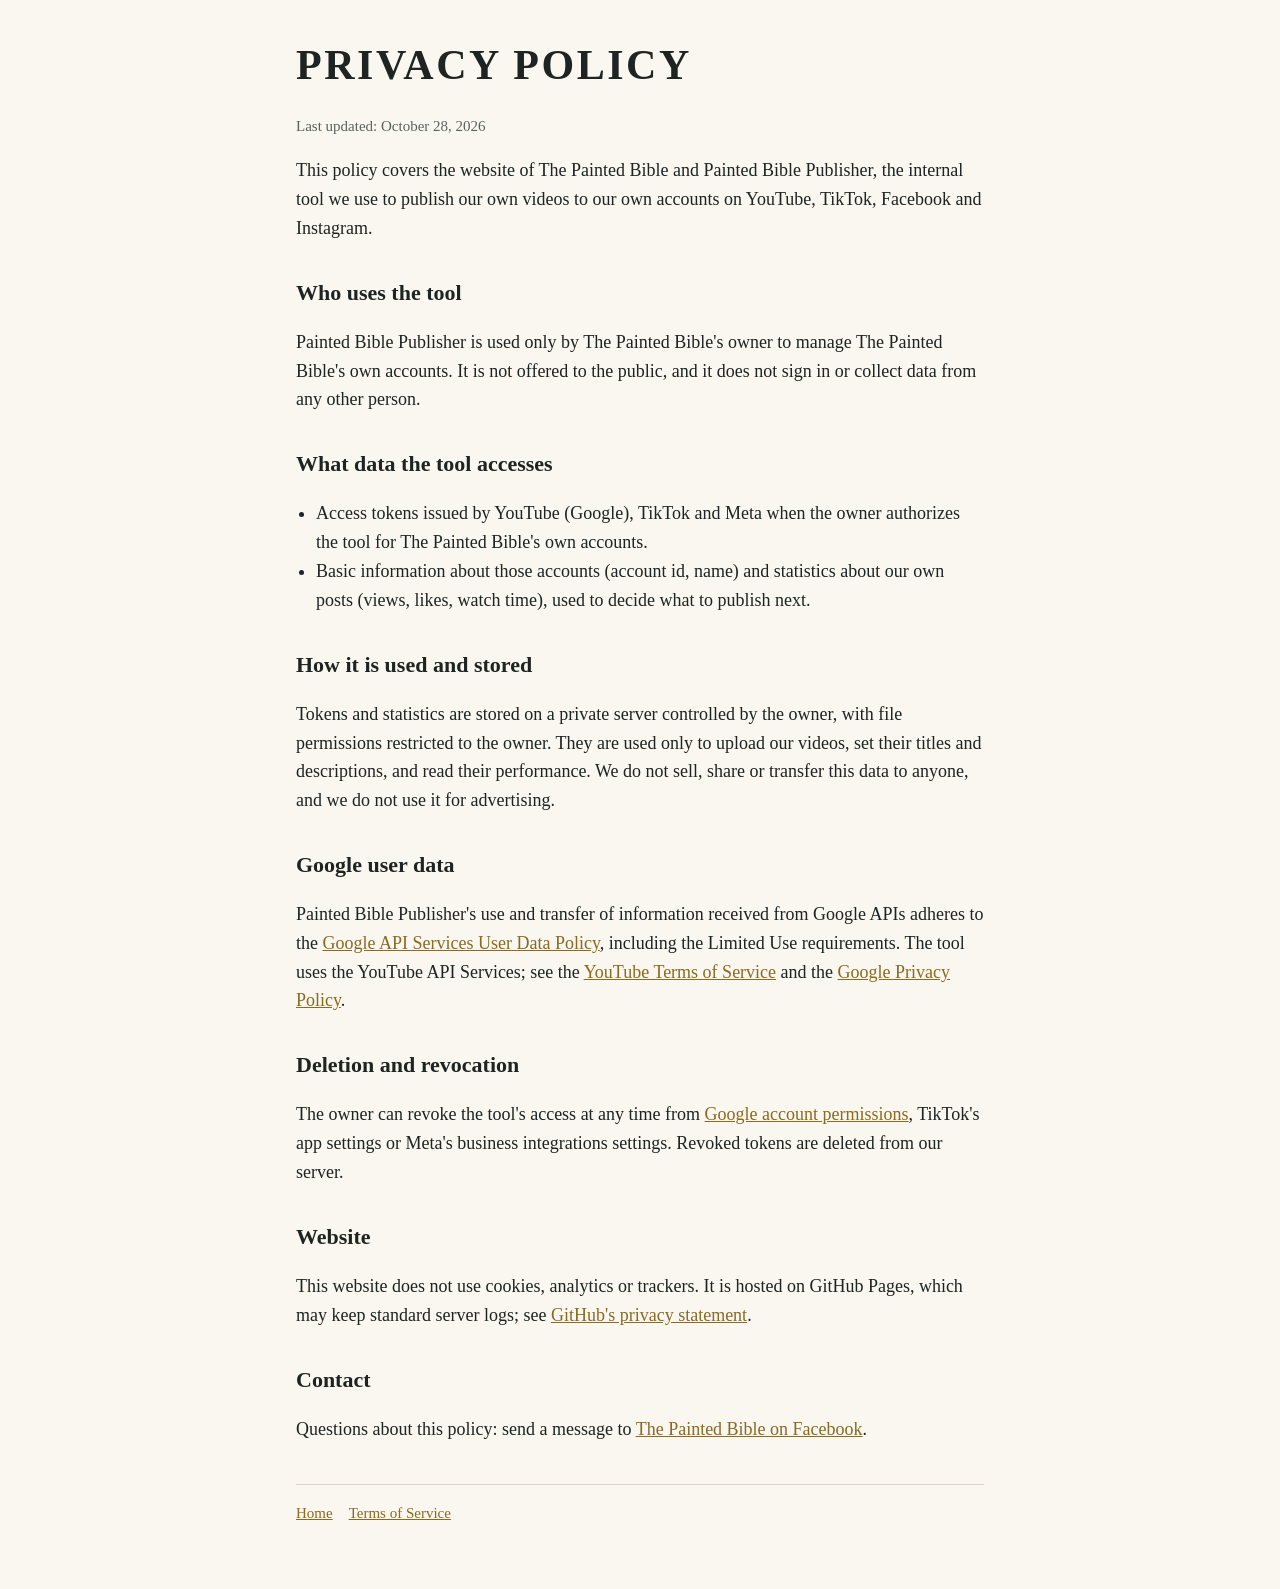
==== privacy.html @ 8a6629ea "The Painted Bible site: home, privacy policy, terms" ====
<!doctype html>
<html lang="en">
<head>
<meta charset="utf-8">
<meta name="viewport" content="width=device-width, initial-scale=1">
<title>Privacy Policy · The Painted Bible</title>
<link rel="stylesheet" href="style.css">
</head>
<body>
<main>
  <h1>Privacy Policy</h1>
  <p class="muted">Last updated: October 28, 2026</p>
  <p>This policy covers the website of The Painted Bible and Painted Bible Publisher, the internal tool we use to publish our own videos to our own accounts on YouTube, TikTok, Facebook and Instagram.</p>
  <h2>Who uses the tool</h2>
  <p>Painted Bible Publisher is used only by The Painted Bible's owner to manage The Painted Bible's own accounts. It is not offered to the public, and it does not sign in or collect data from any other person.</p>
  <h2>What data the tool accesses</h2>
  <ul>
    <li>Access tokens issued by YouTube (Google), TikTok and Meta when the owner authorizes the tool for The Painted Bible's own accounts.</li>
    <li>Basic information about those accounts (account id, name) and statistics about our own posts (views, likes, watch time), used to decide what to publish next.</li>
  </ul>
  <h2>How it is used and stored</h2>
  <p>Tokens and statistics are stored on a private server controlled by the owner, with file permissions restricted to the owner. They are used only to upload our videos, set their titles and descriptions, and read their performance. We do not sell, share or transfer this data to anyone, and we do not use it for advertising.</p>
  <h2>Google user data</h2>
  <p>Painted Bible Publisher's use and transfer of information received from Google APIs adheres to the <a href="https://developers.google.com/terms/api-services-user-data-policy">Google API Services User Data Policy</a>, including the Limited Use requirements. The tool uses the YouTube API Services; see the <a href="https://www.youtube.com/t/terms">YouTube Terms of Service</a> and the <a href="https://policies.google.com/privacy">Google Privacy Policy</a>.</p>
  <h2>Deletion and revocation</h2>
  <p>The owner can revoke the tool's access at any time from <a href="https://myaccount.google.com/permissions">Google account permissions</a>, TikTok's app settings or Meta's business integrations settings. Revoked tokens are deleted from our server.</p>
  <h2>Website</h2>
  <p>This website does not use cookies, analytics or trackers. It is hosted on GitHub Pages, which may keep standard server logs; see <a href="https://docs.github.com/en/site-policy/privacy-policies/github-general-privacy-statement">GitHub's privacy statement</a>.</p>
  <h2>Contact</h2>
  <p>Questions about this policy: send a message to <a href="https://www.facebook.com/1351289341409951">The Painted Bible on Facebook</a>.</p>
  <nav><a href="index.html">Home</a><a href="terms.html">Terms of Service</a></nav>
</main>
</body>
</html>
---- style.css ----
:root { --bg: #faf7f0; --ink: #1d2422; --muted: #5b625e; --gold: #8a6a1f; --rule: #ddd6c6; }
@media (prefers-color-scheme: dark) { :root { --bg: #171b1a; --ink: #ebe7dc; --muted: #a3a89f; --gold: #d2ab55; --rule: #333a37; } }
* { box-sizing: border-box; }
body { margin: 0; background: var(--bg); color: var(--ink); font: 18px/1.6 Georgia, "Times New Roman", serif; }
header img { display: block; width: 100%; height: auto; max-height: 340px; object-fit: cover; }
main { max-width: 720px; margin: 0 auto; padding: 32px 16px 64px; }
h1 { font-size: clamp(28px, 6vw, 42px); letter-spacing: .06em; text-transform: uppercase; margin: 0 0 8px; }
h2 { font-size: 22px; margin: 32px 0 8px; }
.lead { color: var(--gold); font-size: 20px; margin: 0 0 24px; }
a { color: var(--gold); }
nav { border-top: 1px solid var(--rule); margin-top: 40px; padding-top: 16px; font-size: 15px; color: var(--muted); }
nav a { margin-right: 16px; }
ul { padding-left: 20px; }
.muted { color: var(--muted); font-size: 15px; }
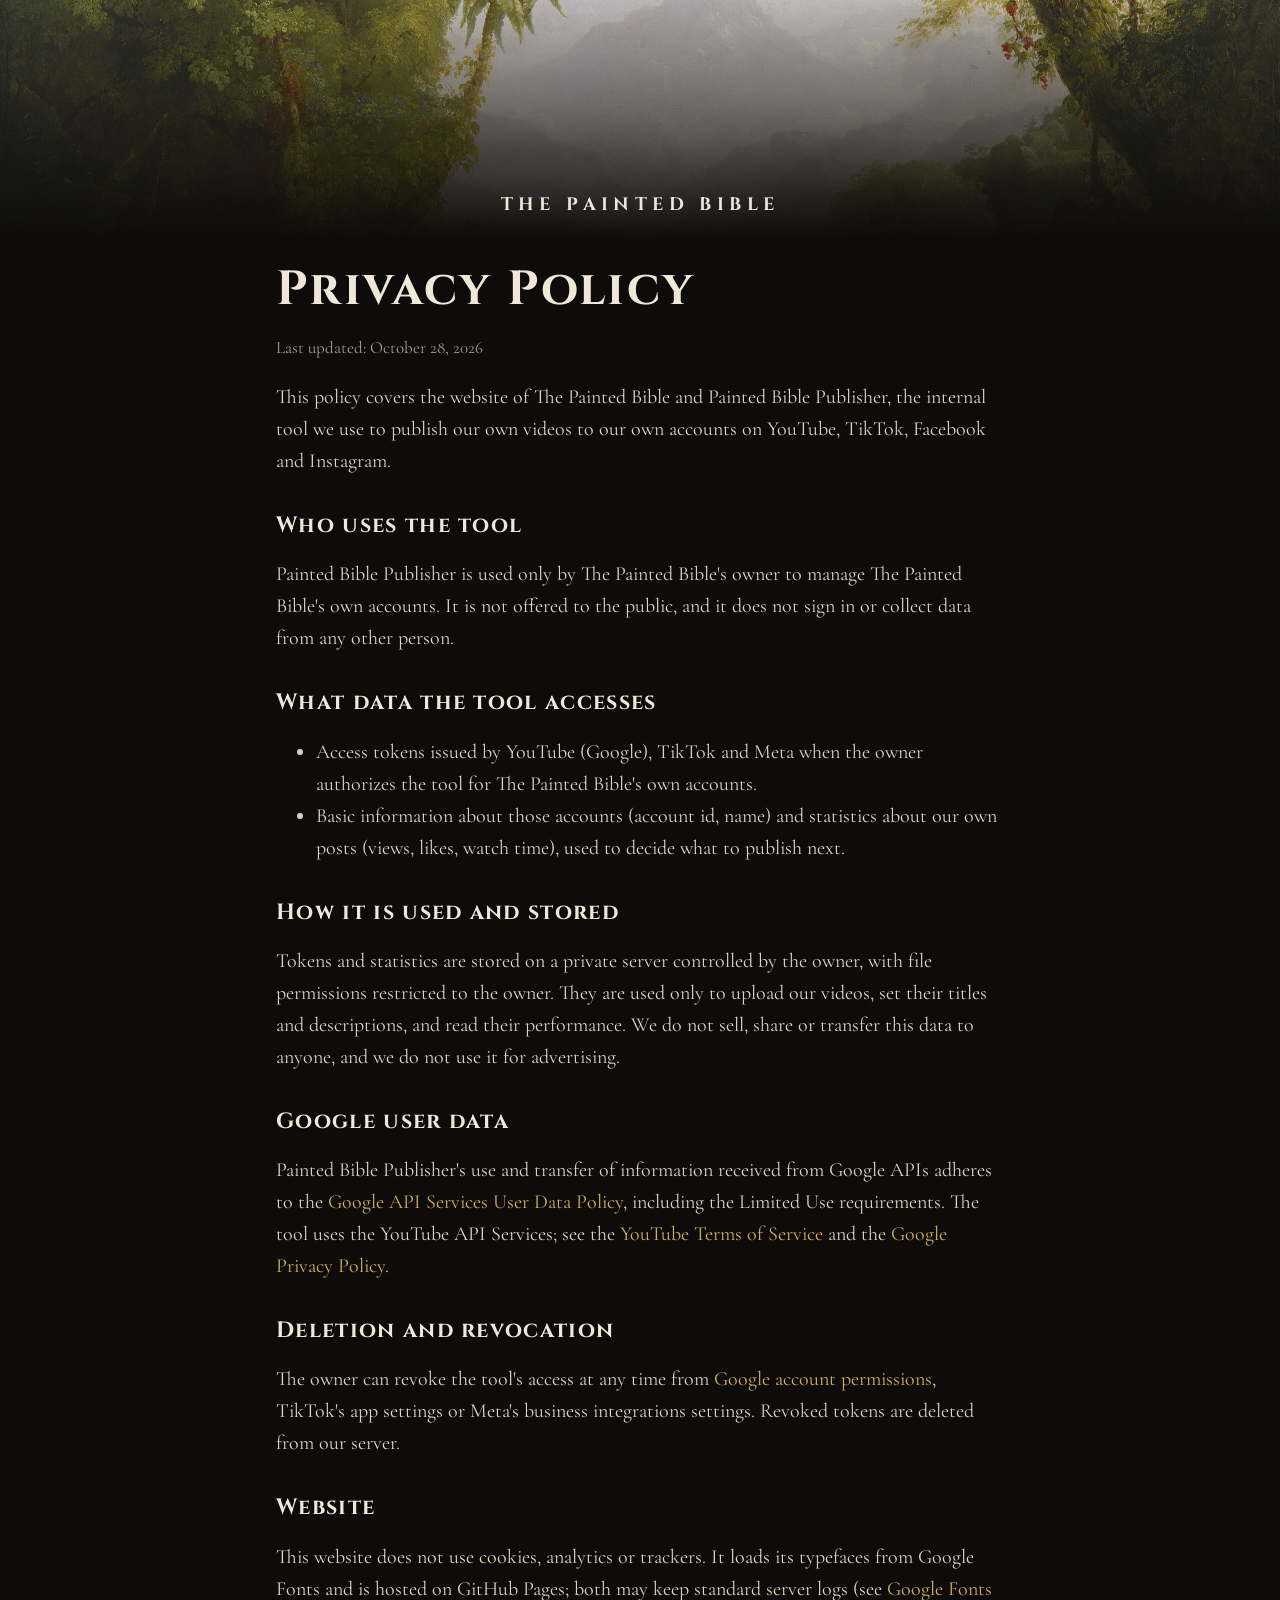
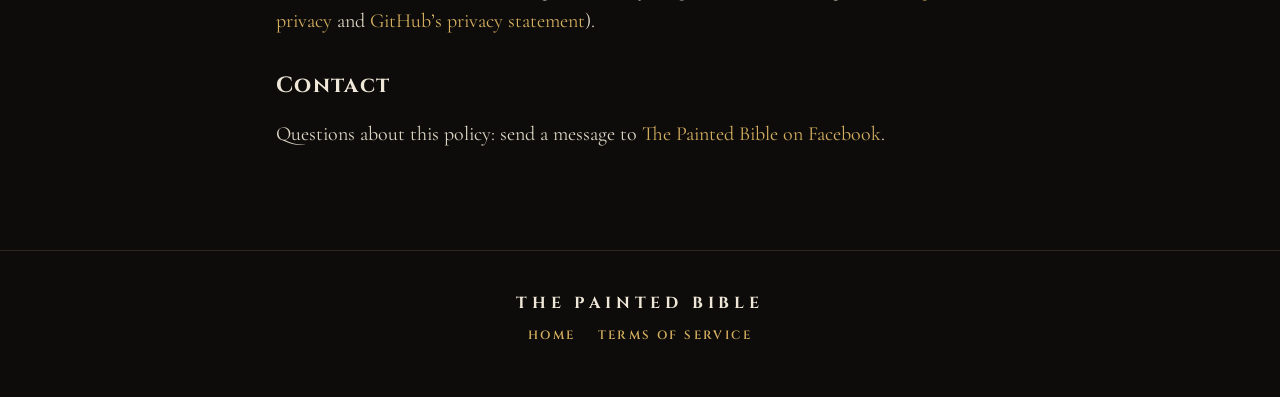
==== commit 218c1e9e: "Redesign: gallery of paintings, dark museum style" ====
--- a/privacy.html
+++ b/privacy.html
@@ -4,10 +4,14 @@
 <meta charset="utf-8">
 <meta name="viewport" content="width=device-width, initial-scale=1">
 <title>Privacy Policy · The Painted Bible</title>
+<link rel="preconnect" href="https://fonts.googleapis.com">
+<link rel="preconnect" href="https://fonts.gstatic.com" crossorigin>
+<link rel="stylesheet" href="https://fonts.googleapis.com/css2?family=Cinzel:wght@600;700&family=Cormorant+Garamond:ital,wght@0,400;0,600;1,400&display=swap">
 <link rel="stylesheet" href="style.css">
 </head>
 <body>
-<main>
+<div class="legal-top"><img src="hero.jpg" alt=""><a href="index.html">THE PAINTED BIBLE</a></div>
+<main class="legal">
   <h1>Privacy Policy</h1>
   <p class="muted">Last updated: October 28, 2026</p>
   <p>This policy covers the website of The Painted Bible and Painted Bible Publisher, the internal tool we use to publish our own videos to our own accounts on YouTube, TikTok, Facebook and Instagram.</p>
@@ -25,10 +29,10 @@
   <h2>Deletion and revocation</h2>
   <p>The owner can revoke the tool's access at any time from <a href="https://myaccount.google.com/permissions">Google account permissions</a>, TikTok's app settings or Meta's business integrations settings. Revoked tokens are deleted from our server.</p>
   <h2>Website</h2>
-  <p>This website does not use cookies, analytics or trackers. It is hosted on GitHub Pages, which may keep standard server logs; see <a href="https://docs.github.com/en/site-policy/privacy-policies/github-general-privacy-statement">GitHub's privacy statement</a>.</p>
+  <p>This website does not use cookies, analytics or trackers. It loads its typefaces from Google Fonts and is hosted on GitHub Pages; both may keep standard server logs (see <a href="https://developers.google.com/fonts/faq/privacy">Google Fonts privacy</a> and <a href="https://docs.github.com/en/site-policy/privacy-policies/github-general-privacy-statement">GitHub’s privacy statement</a>).</p>
   <h2>Contact</h2>
   <p>Questions about this policy: send a message to <a href="https://www.facebook.com/1351289341409951">The Painted Bible on Facebook</a>.</p>
-  <nav><a href="index.html">Home</a><a href="terms.html">Terms of Service</a></nav>
 </main>
+<footer><div class="mark">THE PAINTED BIBLE</div><nav><a href="index.html">Home</a><a href="terms.html">Terms of Service</a></nav></footer>
 </body>
 </html>
--- a/style.css
+++ b/style.css
@@ -1,14 +1,84 @@
-:root { --bg: #faf7f0; --ink: #1d2422; --muted: #5b625e; --gold: #8a6a1f; --rule: #ddd6c6; }
-@media (prefers-color-scheme: dark) { :root { --bg: #171b1a; --ink: #ebe7dc; --muted: #a3a89f; --gold: #d2ab55; --rule: #333a37; } }
+:root {
+  --night: #0d0c0a; --panel: #16140f; --ink: #efe8d8; --muted: #a89f8c; --gold: #d4ae5f; --gold-2: #f0d590; --rule: #2c281f;
+  --display: "Cinzel", Georgia, serif; --body: "Cormorant Garamond", Georgia, serif;
+}
 * { box-sizing: border-box; }
-body { margin: 0; background: var(--bg); color: var(--ink); font: 18px/1.6 Georgia, "Times New Roman", serif; }
-header img { display: block; width: 100%; height: auto; max-height: 340px; object-fit: cover; }
-main { max-width: 720px; margin: 0 auto; padding: 32px 16px 64px; }
-h1 { font-size: clamp(28px, 6vw, 42px); letter-spacing: .06em; text-transform: uppercase; margin: 0 0 8px; }
-h2 { font-size: 22px; margin: 32px 0 8px; }
-.lead { color: var(--gold); font-size: 20px; margin: 0 0 24px; }
-a { color: var(--gold); }
-nav { border-top: 1px solid var(--rule); margin-top: 40px; padding-top: 16px; font-size: 15px; color: var(--muted); }
-nav a { margin-right: 16px; }
-ul { padding-left: 20px; }
-.muted { color: var(--muted); font-size: 15px; }
+html { scroll-behavior: smooth; }
+body { margin: 0; background: var(--night); color: var(--ink); font: 400 20px/1.6 var(--body); -webkit-font-smoothing: antialiased; }
+a { color: var(--gold); text-decoration: none; }
+a:hover { color: var(--gold-2); }
+img { display: block; max-width: 100%; height: auto; }
+
+/* hero */
+.hero { position: relative; min-height: 100svh; display: grid; place-items: end center; overflow: hidden; isolation: isolate; }
+.hero img { position: absolute; inset: 0; width: 100%; height: 100%; object-fit: cover; z-index: -2; animation: drift 40s ease-in-out infinite alternate; }
+.hero::after { content: ""; position: absolute; inset: 0; z-index: -1;
+  background: linear-gradient(180deg, rgba(13,12,10,.25) 0%, rgba(13,12,10,.15) 35%, rgba(13,12,10,.85) 78%, var(--night) 100%); }
+.hero-inner { text-align: center; padding: 0 16px 12vh; max-width: 980px; }
+.eyebrow { font: 700 13px/1 var(--display); letter-spacing: .38em; text-transform: uppercase; color: var(--gold-2); text-shadow: 0 1px 10px rgba(0,0,0,.8), 0 0 2px rgba(0,0,0,.6); }
+.hero h1 { font: 700 clamp(44px, 10vw, 116px)/1 var(--display); letter-spacing: .08em; margin: 18px 0 10px; text-shadow: 0 2px 30px rgba(0,0,0,.55); }
+.rule { width: 120px; height: 1px; margin: 22px auto; background: linear-gradient(90deg, transparent, var(--gold), transparent); }
+.hero p { font: italic 400 clamp(21px, 3vw, 28px)/1.4 var(--body); color: #f6efdf; margin: 0; text-shadow: 0 1px 16px rgba(0,0,0,.7); }
+.cta { display: flex; gap: 12px; justify-content: center; flex-wrap: wrap; margin-top: 34px; }
+.btn { display: inline-flex; align-items: center; gap: 10px; padding: 12px 22px; border: 1px solid rgba(212,174,95,.55); border-radius: 999px;
+  font: 600 14px/1 var(--display); letter-spacing: .14em; text-transform: uppercase; color: var(--ink); background: rgba(13,12,10,.45); backdrop-filter: blur(6px); transition: .25s; }
+.btn:hover { border-color: var(--gold-2); color: var(--gold-2); background: rgba(13,12,10,.7); }
+.btn svg { width: 18px; height: 18px; fill: currentColor; }
+.credit { position: absolute; right: 16px; bottom: 14px; font: italic 14px/1.2 var(--body); color: rgba(239,232,216,.6); }
+@keyframes drift { from { transform: scale(1.04) translate(0,0); } to { transform: scale(1.12) translate(-1.5%, -1%); } }
+
+/* sections */
+section { padding: 110px 16px; }
+.wrap { max-width: 1180px; margin: 0 auto; }
+.intro { text-align: center; }
+.intro blockquote { margin: 0 auto; max-width: 880px; font: italic 400 clamp(28px, 4.4vw, 46px)/1.3 var(--body); color: var(--ink); }
+.intro cite { display: block; margin-top: 18px; font: 600 13px/1 var(--display); letter-spacing: .3em; color: var(--gold); font-style: normal; }
+.intro .lede { max-width: 640px; margin: 40px auto 0; color: var(--muted); font-size: 21px; }
+h2 { font: 700 clamp(26px, 4vw, 40px)/1.15 var(--display); letter-spacing: .06em; text-align: center; margin: 0 0 12px; }
+.sub { text-align: center; color: var(--muted); margin: 0 auto 56px; max-width: 620px; }
+
+/* gallery */
+.gallery { columns: 3 320px; column-gap: 22px; }
+.work { break-inside: avoid; margin: 0 0 22px; background: var(--panel); border: 1px solid var(--rule); border-radius: 4px; overflow: hidden; }
+.work .frame { overflow: hidden; }
+.work img { width: 100%; transition: transform 1.2s cubic-bezier(.2,.7,.2,1), filter .6s; filter: saturate(.92); }
+.work:hover img { transform: scale(1.045); filter: saturate(1.05); }
+.work figcaption { padding: 20px 22px 24px; }
+.work q { display: block; font: italic 400 21px/1.45 var(--body); quotes: "“" "”"; }
+.work .ref { display: block; margin-top: 12px; font: 600 12px/1 var(--display); letter-spacing: .24em; text-transform: uppercase; color: var(--gold); }
+.work .by { display: block; margin-top: 6px; font-size: 16px; color: var(--muted); }
+
+/* pillars */
+.pillars { background: linear-gradient(180deg, var(--night), #12100c 40%, var(--night)); border-block: 1px solid var(--rule); }
+.cols { display: grid; grid-template-columns: repeat(auto-fit, minmax(240px, 1fr)); gap: 40px; }
+.pillar { text-align: center; padding: 0 8px; }
+.pillar .num { font: 700 44px/1 var(--display); color: var(--gold); opacity: .9; }
+.pillar h3 { font: 700 19px/1.2 var(--display); letter-spacing: .12em; text-transform: uppercase; margin: 16px 0 10px; }
+.pillar p { margin: 0; color: var(--muted); }
+
+/* follow */
+.follow { text-align: center; }
+.follow .cta { margin-top: 8px; }
+
+/* footer + legal */
+footer { border-top: 1px solid var(--rule); padding: 44px 16px 56px; text-align: center; color: var(--muted); font-size: 17px; }
+footer .mark { font: 700 16px/1 var(--display); letter-spacing: .3em; color: var(--ink); }
+footer nav { margin-top: 18px; display: flex; gap: 22px; justify-content: center; flex-wrap: wrap; font: 600 12px/1 var(--display); letter-spacing: .2em; text-transform: uppercase; }
+footer .tool { max-width: 620px; margin: 18px auto 0; font-size: 16px; }
+.legal-top { position: relative; height: 240px; overflow: hidden; }
+.legal-top img { width: 100%; height: 100%; object-fit: cover; object-position: center 38%; }
+.legal-top::after { content: ""; position: absolute; inset: 0; background: linear-gradient(180deg, rgba(13,12,10,.2), var(--night)); }
+.legal-top a { position: absolute; left: 50%; bottom: 26px; transform: translateX(-50%); z-index: 1; font: 700 18px/1 var(--display); letter-spacing: .3em; color: var(--ink); white-space: nowrap; }
+.legal { max-width: 760px; margin: 0 auto; padding: 24px 16px 80px; }
+.legal h1 { font: 700 clamp(32px, 6vw, 48px)/1.1 var(--display); letter-spacing: .05em; margin: 0 0 6px; }
+.legal h2 { text-align: left; font-size: 22px; margin: 36px 0 8px; }
+.legal p, .legal li { color: #ddd5c3; }
+.legal .muted { color: var(--muted); font-size: 17px; }
+
+/* reveal */
+.reveal { opacity: 0; transform: translateY(22px); transition: opacity 1s ease, transform 1s ease; }
+.reveal.in { opacity: 1; transform: none; }
+@media (prefers-reduced-motion: reduce) {
+  .hero img { animation: none; } .reveal { opacity: 1; transform: none; transition: none; } .work img { transition: none; }
+}
+@media (max-width: 600px) { section { padding: 76px 16px; } .credit { display: none; } }
